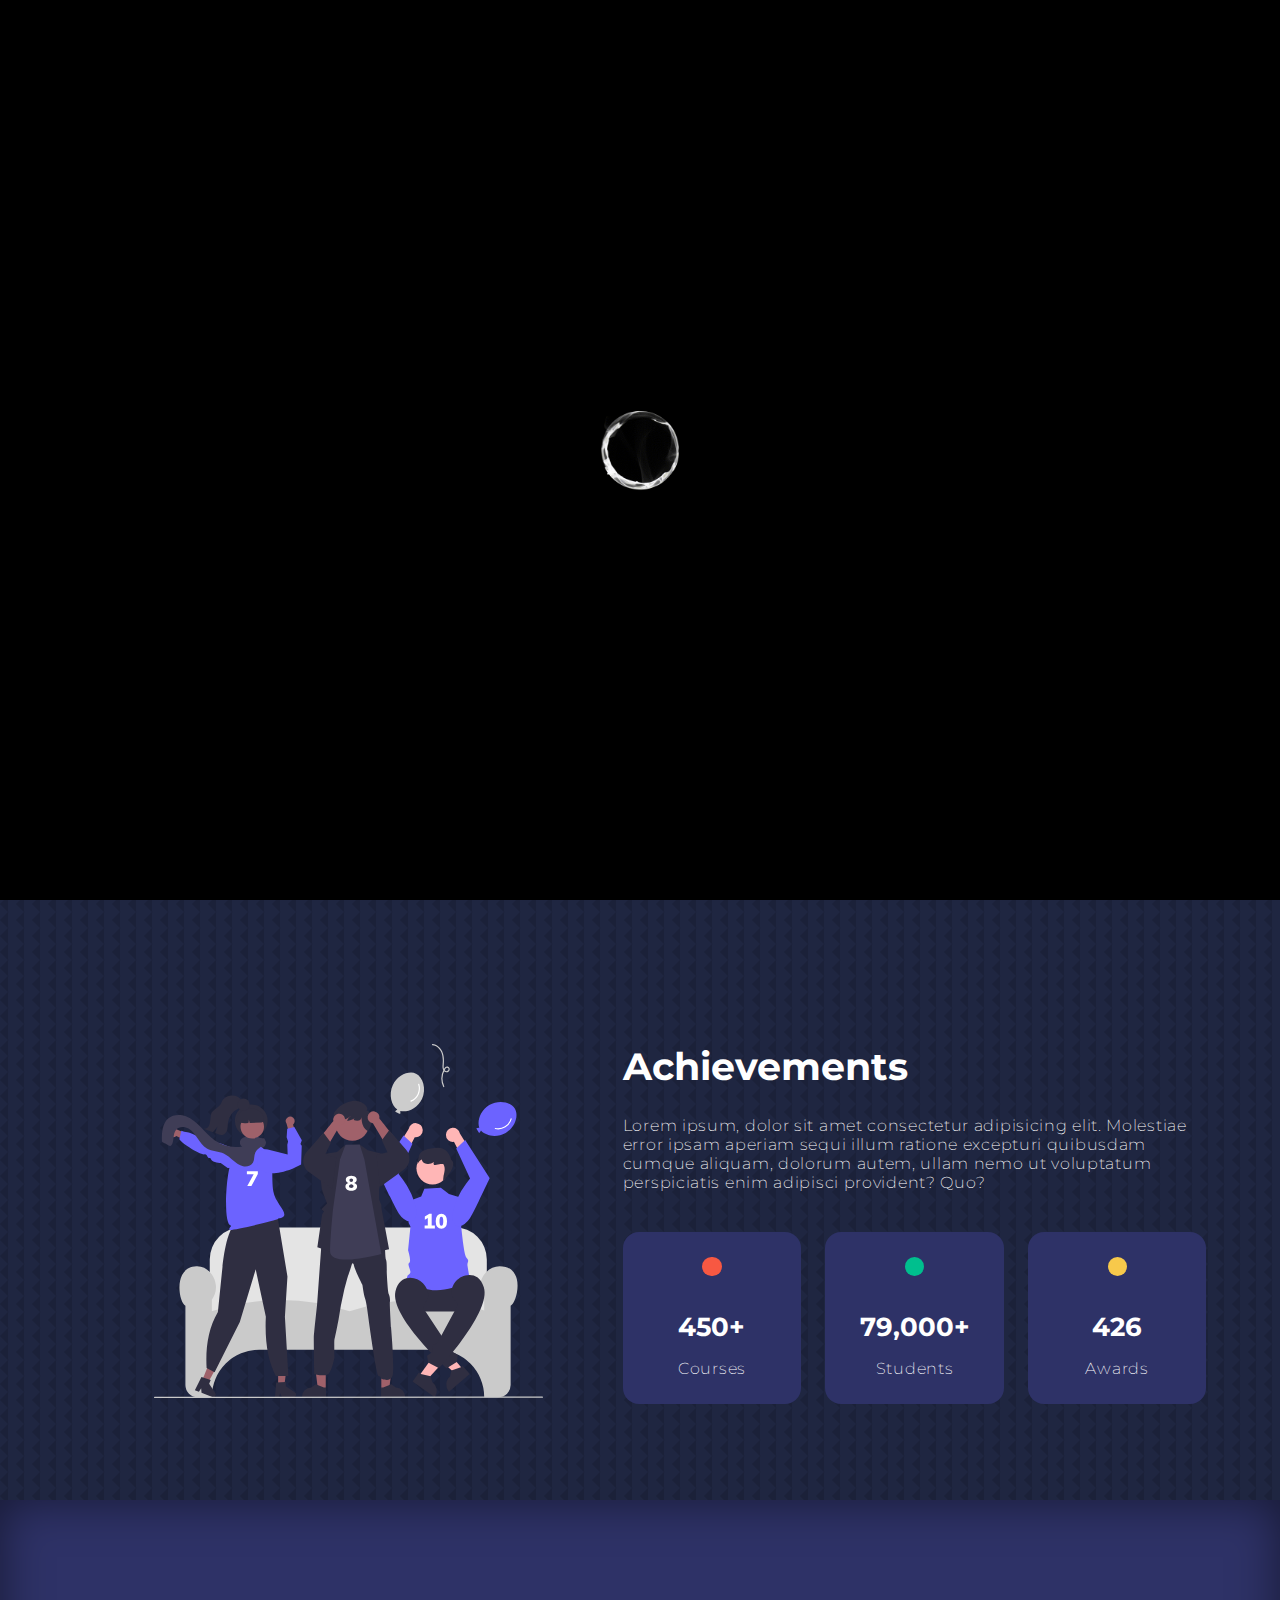
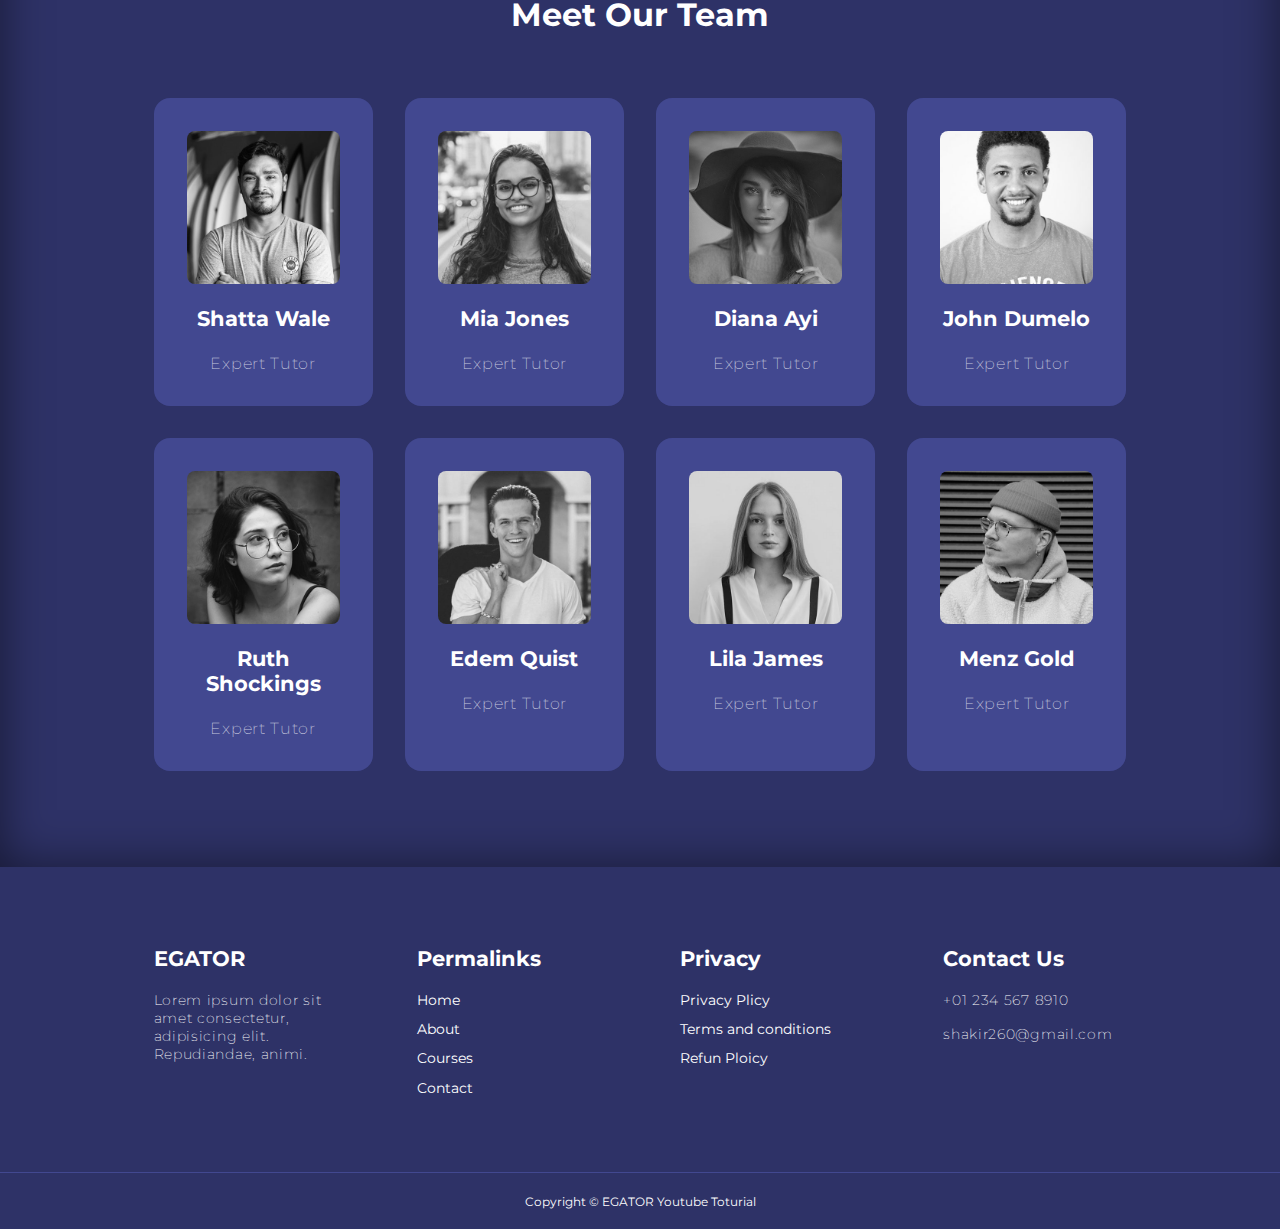
==== about.html @ 1d4aece3 "first commit" ====
<!DOCTYPE html>
<html lang="en">

<head>
  <meta charset="UTF-8">
  <meta name="viewport" content="width=device-width, initial-scale=1.0">
  <title>Responsive Multipage Education Website Using HTML, CSS & JavaScript</title>
  <link rel="stylesheet" href="css/style.css">
  <link rel="stylesheet" href="css/about.css">
  <link rel="stylesheet" href="https://cdnjs.cloudflare.com/ajax/libs/font-awesome/6.6.0/css/all.min.css"
    integrity="sha512-Kc323vGBEqzTmouAECnVceyQqyqdsSiqLQISBL29aUW4U/M7pSPA/gEUZQqv1cwx4OnYxTxve5UMg5GT6L4JJg=="
    crossorigin="anonymous" referrerpolicy="no-referrer" />
</head>

<body>

  <!-- LOADING PAGE -->
  <div class="loading" id="loading">
    <div class="image">
      <img src="./assets/loading.gif" alt="">
    </div>
  </div>
  <!-- END LOADING -->

  <!-- NAVBAR -->
  <nav>
    <div class="container nav__container">
      <a href="index.html">
        <h4>EGATOR</h4>
      </a>
      <ul class="nav__menu">
        <li><a href="index.html">Home</a></li>
        <li><a href="about.html">About</a></li>
        <li><a href="courses.html">Courses</a></li>
        <li><a href="contact.html">Contact</a></li>
      </ul>
      <button id="open-menu-btn"><i class="fa-solid fa-bars"></i></button>
      <button id="close-menu-btn"><i class="fa-solid fa-xmark"></i></button>
    </div>
  </nav>
  <!-- END OF NAVBAR -->

  <!-- ACHIEVEMENTS -->
  <section class="about__achievements">
    <div class="container about__achievements-container">
      <div class="about__achievements-left">
        <img src="./assets/images/about achievements.svg" alt="">
      </div>
      <div class="about__achievements-right">
        <h1>Achievements</h1>
        <p>Lorem ipsum, dolor sit amet consectetur adipisicing elit. Molestiae error ipsam aperiam sequi illum ratione
          excepturi quibusdam cumque aliquam, dolorum autem, ullam nemo ut voluptatum perspiciatis enim adipisci
          provident? Quo?</p>
        <div class="achievements__cards">

          <article class=" achievements__card">
            <span class="achievements__icon"><i class="fa-solid fa-video"></i></span>
            <h3>450+</h3>
            <p>Courses</p>
          </article>

          <article class=" achievements__card">
            <span class="achievements__icon"><i class="fa-solid fa-user-group"></i></span>
            <h3>79,000+</h3>
            <p>Students</p>
          </article>

          <article class=" achievements__card">
            <span class="achievements__icon"><i class="fa-solid fa-trophy"></i></span>
            <h3>426</h3>
            <p>Awards</p>
          </article>

        </div>
      </div>
    </div>
  </section>

  <!-- TEAM -->
  <section class="team">
    <h2>Meet Our Team</h2>
    <div class="container team__container">

      <article class="team__member">
        <div class="team__member-image">
          <img src="./assets/images/tm1.jpg" alt="">
        </div>
        <div class="team__member-info">
          <h4>Shatta Wale</h4>
          <p>Expert Tutor</p>
        </div>
        <div class="team__member-social">
          <a href="https://insagram.com" target="_blank"><i class="fa-brands fa-instagram"></i></a>
          <a href="https://x.com" target="_blank"><i class="fa-brands fa-x-twitter"></i></a>
          <a href="https://linkedin.com" target="_blank"><i class="fa-brands fa-linkedin"></i></a>
        </div>
      </article>

      <article class="team__member">
        <div class="team__member-image">
          <img src="./assets/images/tm2.jpg" alt="">
        </div>
        <div class="team__member-info">
          <h4>Mia Jones</h4>
          <p>Expert Tutor</p>
        </div>
        <div class="team__member-social">
          <a href="https://insagram.com" target="_blank"><i class="fa-brands fa-instagram"></i></a>
          <a href="https://x.com" target="_blank"><i class="fa-brands fa-x-twitter"></i></a>
          <a href="https://linkedin.com" target="_blank"><i class="fa-brands fa-linkedin"></i></a>
        </div>
      </article>

      <article class="team__member">
        <div class="team__member-image">
          <img src="./assets/images/tm3.jpg" alt="">
        </div>
        <div class="team__member-info">
          <h4>Diana Ayi</h4>
          <p>Expert Tutor</p>
        </div>
        <div class="team__member-social">
          <a href="https://insagram.com" target="_blank"><i class="fa-brands fa-instagram"></i></a>
          <a href="https://x.com" target="_blank"><i class="fa-brands fa-x-twitter"></i></a>
          <a href="https://linkedin.com" target="_blank"><i class="fa-brands fa-linkedin"></i></a>
        </div>
      </article>


      <article class="team__member">
        <div class="team__member-image">
          <img src="./assets/images/tm4.jpg" alt="">
        </div>
        <div class="team__member-info">
          <h4>John Dumelo</h4>
          <p>Expert Tutor</p>
        </div>
        <div class="team__member-social">
          <a href="https://insagram.com" target="_blank"><i class="fa-brands fa-instagram"></i></a>
          <a href="https://x.com" target="_blank"><i class="fa-brands fa-x-twitter"></i></a>
          <a href="https://linkedin.com" target="_blank"><i class="fa-brands fa-linkedin"></i></a>
        </div>
      </article>


      <article class="team__member">
        <div class="team__member-image">
          <img src="./assets/images/tm5.jpg" alt="">
        </div>
        <div class="team__member-info">
          <h4>Ruth Shockings</h4>
          <p>Expert Tutor</p>
        </div>
        <div class="team__member-social">
          <a href="https://insagram.com" target="_blank"><i class="fa-brands fa-instagram"></i></a>
          <a href="https://x.com" target="_blank"><i class="fa-brands fa-x-twitter"></i></a>
          <a href="https://linkedin.com" target="_blank"><i class="fa-brands fa-linkedin"></i></a>
        </div>
      </article>


      <article class="team__member">
        <div class="team__member-image">
          <img src="./assets/images/tm6.jpg" alt="">
        </div>
        <div class="team__member-info">
          <h4>Edem Quist</h4>
          <p>Expert Tutor</p>
        </div>
        <div class="team__member-social">
          <a href="https://insagram.com" target="_blank"><i class="fa-brands fa-instagram"></i></a>
          <a href="https://x.com" target="_blank"><i class="fa-brands fa-x-twitter"></i></a>
          <a href="https://linkedin.com" target="_blank"><i class="fa-brands fa-linkedin"></i></a>
        </div>
      </article>


      <article class="team__member">
        <div class="team__member-image">
          <img src="./assets/images/tm7.jpg" alt="">
        </div>
        <div class="team__member-info">
          <h4>Lila James</h4>
          <p>Expert Tutor</p>
        </div>
        <div class="team__member-social">
          <a href="https://insagram.com" target="_blank"><i class="fa-brands fa-instagram"></i></a>
          <a href="https://x.com" target="_blank"><i class="fa-brands fa-x-twitter"></i></a>
          <a href="https://linkedin.com" target="_blank"><i class="fa-brands fa-linkedin"></i></a>
        </div>
      </article>


      <article class="team__member">
        <div class="team__member-image">
          <img src="./assets/images/tm8.jpg" alt="">
        </div>
        <div class="team__member-info">
          <h4>Menz Gold</h4>
          <p>Expert Tutor</p>
        </div>
        <div class="team__member-social">
          <a href="https://insagram.com" target="_blank"><i class="fa-brands fa-instagram"></i></a>
          <a href="https://x.com" target="_blank"><i class="fa-brands fa-x-twitter"></i></a>
          <a href="https://linkedin.com" target="_blank"><i class="fa-brands fa-linkedin"></i></a>
        </div>
      </article>

    </div>
  </section>
  <!-- END OF TEAM -->

  <!-- FOOTER -->
  <footer class="footer">
    <div class="container footer__container">

      <div class="footer__1">
        <a href="index.html" class="footer__logo">
          <h4>EGATOR</h4>
        </a>
        <p>Lorem ipsum dolor sit amet consectetur, adipisicing elit. Repudiandae, animi.</p>
      </div>

      <div class="footer__2">
        <h4>Permalinks</h4>
        <ul class="permalinks">
          <li><a href="index.html">Home</a></li>
          <li><a href="about.html">About</a></li>
          <li><a href="courses.html">Courses</a></li>
          <li><a href="contact.html">Contact</a></li>
        </ul>
      </div>

      <div class="footer__3">
        <h4>Privacy</h4>
        <ul class="privacy">
          <li><a href="#">Privacy Plicy</a></li>
          <li><a href="#">Terms and conditions</a></li>
          <li><a href="#">Refun Ploicy</a></li>
        </ul>
      </div>

      <div class="footer__4">
        <h4>Contact Us</h4>
        <div>
          <p>+01 234 567 8910</p>
          <p>shakir260@gmail.com</p>
        </div>
        <ul class="footer__socials">
          <li><a href="#"><i class="fa-brands fa-facebook"></i></a></li>
          <li><a href="#"><i class="fa-brands fa-instagram"></i></a></li>
          <li><a href="#"><i class="fa-brands fa-x-twitter"></i></a></li>
          <li><a href="#"><i class="fa-brands fa-linkedin"></i></a></li>
        </ul>
      </div>
    </div>
    <div class="footer__copyright">
      <small>Copyright &copy; EGATOR Youtube Toturial</small>
    </div>
  </footer>
  <!--  ================= END OF FOOTER =================  -->

  <script src="main.js"></script>
</body>

</html>
---- css/style.css ----
@import url('https://fonts.googleapis.com/css2?family=Montserrat:ital,wght@0,100..900;1,100..900&display=swap');

* {
  margin: 0;
  padding: 0;
  border: 0;
  outline: 0;
  box-sizing: border-box;
  text-decoration: none;
  list-style: none;
}

:root {
  --color-primary: #6c63ff;
  --color-success: #00bf8e;
  --color-warning: #f7c94b;
  --color-danger: #f75842;
  --color-danger-variant: rgba(247, 88, 66, 0.4);
  --color-white: #fff;
  --color-light: rgba(255, 255, 255, 0.7);
  --color-black: #000;
  --color-bg: #1f2641;
  --color-bg1: #2e3267;
  --color-bg2: #424890;

  --container-width-lg: 76%;
  --container-width-md: 90%;
  --container-width-sm: 94%;

  --tranistion: all 400ms ease;
}

body {
  font-family: "Montserrat", system-ui;
  color: var(--color-white);
  background: var(--color-bg);
  background-image: url(../assets/images/bg-texture.png);
}


.container {
  width: var(--container-width-lg);
  margin: 0 auto;
}

section {
  padding: 6rem 0;
}

section h2 {
  text-align: center;
  margin-bottom: 4rem;
}

h1,
h2,
h3,
h4,
h5 {
  line-height: 1.2;
}

h1 {
  font-size: 2.4rem;
}

h2 {
  font-size: 2rem;
}

h3 {
  font-size: 1.6rem;
}

h4 {
  font-size: 1.3rem;
}

p {
  letter-spacing: .7px;
  font-weight: 200;
}

a {
  color: var(--color-white);
}

img {
  width: 100%;
  display: block;
  object-fit: cover;
}

.btn {
  display: inline-block;
  background: var(--color-white);
  color: var(--color-black);
  padding: 1rem 2rem;
  border: 1px solid transparent;
  font-weight: 500;
  transition: var(--tranistion);
}

.btn:hover {
  background: transparent;
  color: var(--color-white);
  border-color: var(--color-white);
}

.btn-primary {
  background: var(--color-danger);
  color: var(--color-white);
}

/* ================= NAVBAR ================= */

nav {
  /* background: red; */
  width: 100vw;
  height: 5rem;
  position: fixed;
  top: 0;
  z-index: 11;
  transition: var(--tranistion);
}

/* change navbar style on scoll using javascript */
.window-scroll {
  background: var(--color-primary);
  box-shadow: 0 1rem 2rem rgba(0, 0, 0, .3);
}

.nav__container {
  height: 100%;
  display: flex;
  justify-content: space-between;
  align-items: center;
}

nav button {
  display: none;
}

.nav__menu {
  display: flex;
  align-items: center;
  gap: 4rem;
}

.nav__menu a {
  font-size: 0.9rem;
  transition: var(--tranistion);
}

.nav__menu a:hover {
  color: var(--color-bg2);
}

/* ================= HEADER ================= */

header {
  position: relative;
  top: 5rem;
  overflow: hidden;
  height: 70vh;
  margin-bottom: 5rem;
}

.header__container {
  display: grid;
  grid-template-columns: 1fr 1fr;
  align-items: center;
  gap: 5rem;
  height: 100%;
}

.header__container .header__left p {
  margin: 1rem 0 2.4rem;
  letter-spacing: .7px;
}

/* ================= END OF HEADER ================= */

/* ================= CATEGORIES ================= */

.categories {
  background: var(--color-bg1);
  height: 32rem;
}

.categories h1 {
  line-height: 1;
  margin-bottom: 3rem;
}

.categories__container {
  display: grid;
  grid-template-columns: 40% 60%;
}

.categories__left {
  margin-right: 4rem;
}

.categories__left p {
  margin: 1rem 0 3rem;
}

.categories__right {
  display: grid;
  grid-template-columns: repeat(3, 1fr);
  gap: 1.2rem;
}

.category {
  background: var(--color-bg2);
  padding: 2rem;
  border-radius: 2rem;
  transition: var(--tranistion);
}

.category:hover {
  box-shadow: 0 3rem 3rem rgba(0, 0, 0, .3);
  z-index: 1;
}

.category:nth-child(2) .category__icon {
  background: var(--color-danger);
}

.category:nth-child(3) .category__icon {
  background: var(--color-success);
}

.category:nth-child(4) .category__icon {
  background: var(--color-warning);
}

.category:nth-child(5) .category__icon {
  background: var(--color-success);
}

.category__icon {
  background: var(--color-primary);
  padding: 0.7rem;
  border-radius: 0.9rem;
}

.category h5 {
  margin: 2rem 0 1rem;
}

.category p {
  font-size: .85rem;
}

/* ================= END OF CATEGORIES ================= */

/* ================= COURSES ================= */

.courses {
  margin-top: 10rem;
}

.courses__container {
  display: grid;
  grid-template-columns: repeat(3, 1fr);
  gap: 2rem;
}

.course {
  background: var(--color-bg1);
  text-align: center;
  border: 1px solid transparent;
  transition: var(--tranistion);
}

.course:hover {
  background: transparent;
  border-color: var(--color-primary);
}

.course__info {
  padding: 2rem;
}

.course__info p {
  margin: 1.2rem 0 2rem;
  font-size: 0.9rem;
}

/* ================= END OF COURSES ================= */

/* ================= FAQS ================= */

.faqs {
  background: var(--color-bg1);
  box-shadow: inset 0 0 3rem rgba(0, 0, 0, .5);
}

.faqs__container {
  display: grid;
  grid-template-columns: 1fr 1fr;
  gap: 1rem;
}

.faq {
  padding: 2rem;
  display: flex;
  align-items: center;
  gap: 1.4rem;
  height: fit-content;
  background: var(--color-primary);
  cursor: pointer;
  transition: var(--tranistion);
}

.faq h4 {
  font-size: 1rem;
  line-height: 2.2;
}

.faq__icon {
  align-self: flex-start;
  padding-top: .3rem;
  /*from me*/
  font-size: 1.2rem;
}

.faq p {
  margin-top: 0.8rem;
  display: none;
}

.faq.open p {
  display: block;
}

/* ================= END OF FAQS ================= */

/* ================= TESTIMONIALS ================= */

.testimonials__container {
  overflow-x: hidden;
  position: relative;
  margin-bottom: 5rem;
}

.testimonial {
  margin-top: 2rem;
}

.avatar {
  width: 6rem;
  height: 6rem;
  border-radius: 50%;
  overflow: hidden;
  margin: 0 auto 1rem;
  border: 1rem solid var(--color-bg1);
}

.testimonial__info {
  text-align: center;
}

.testimonial__body {
  background: var(--color-primary);
  padding: 2rem;
  margin-top: 3rem;
  position: relative;
}

.testimonial__body::before {
  position: absolute;
  display: block;
  content: "";
  left: calc(50% - 1.5rem);
  top: -1.5rem;
  transform: rotate(45deg);
  width: 3rem;
  height: 3rem;
  background: linear-gradient(135deg, transparent, var(--color-primary), var(--color-primary));
}


/* ================= END OF TESTIMONIALS ================= */

/* ================= FOOTER ================= */

footer {
  background: var(--color-bg1);
  padding-top: 5rem;
  font-size: .9rem;
}

.footer__container {
  display: grid;
  grid-template-columns: repeat(4, 1fr);
  gap: 5rem;
}

.footer__container>div h4 {
  margin-bottom: 1.2rem;
}

.footer__1 p {
  margin: 0 0 2rem;
}

.footer__4 p {
  margin: 0 0 1rem;
}

footer ul li {
  margin-bottom: .7rem;
}

footer ul li a:hover {
  text-decoration: underline;
}

.footer__socials {
  display: flex;
  gap: 1rem;
  font-size: 1.2rem;
  margin-top: 2rem;
}

.footer__copyright {
  text-align: center;
  margin-top: 4rem;
  padding: 1.2rem 0;
  border-top: 1px solid var(--color-bg2);
}

/* ================= END OF FOOTER ================= */


/* MEDIA QYARIES */

/* TABLETS */
@media screen and (max-width:1024px) {

  .container {
    width: var(--container-width-md);
  }

  h1 {
    font-size: 2.2rem;
  }

  h2 {
    font-size: 1.7rem;
  }

  h3 {
    font-size: 1.4rem;
  }

  h4 {
    font-size: 1.2rem;
  }

  /* nav bar */

  nav button {
    display: inline-block;
    background: transparent;
    font-size: 1.8rem;
    color: var(--color-white);
    cursor: pointer;
  }

  nav button#close-menu-btn {
    display: none;
  }

  .nav__menu {
    position: fixed;
    top: 5rem;
    right: 5%;
    height: fit-content;
    width: 18rem;
    flex-direction: column;
    gap: 0;
    display: none;
  }

  .nav__menu li {
    width: 80%;
    height: 3.4rem;
    animation: animateNavItems 400ms linear forwards;
    transform-origin: top right;
    opacity: 0;
    backdrop-filter: blur(20px);
  }

  .nav__menu li:nth-child(2) {
    animation-delay: 200ms;
  }

  .nav__menu li:nth-child(3) {
    animation-delay: 400ms;
  }

  .nav__menu li:nth-child(4) {
    animation-delay: 600ms;
  }

  @keyframes animateNavItems {
    0% {
      transform: rotateZ(-90deg) rotateX(90deg) scale(.1);
    }

    100% {
      transform: rotateZ(0) rotateX(0deg) scale(1);
      opacity: 1;
    }
  }

  .nav__menu li a {
    background: rgba(0, 0, 0, .6);
    box-shadow: -4rem6rem 10 rem rgba(0, 0, 0, .6);
    width: 100%;
    height: 100%;
    display: grid;
    place-items: center;
    border-bottom: 1px solid var(--color-bg);
  }

  .nav__menu li a:hover {
    background: var(--color-bg2);
    color: var(--color-white);
  }

  /* HEADER */

  header {
    height: 52vh;
    margin-bottom: 4rem;
  }

  .header__container {
    gap: 0;
    padding-bottom: 3rem;
  }

  /* CATEGOEY */

  .categories {
    height: auto;
  }

  .categories__container {
    grid-template-columns: 1fr;
    gap: 3rem;
  }

  .categories__left {
    margin-right: 0;
  }

  /* COURSES */

  .courses {
    margin-top: 0;
  }

  .courses__container {
    grid-template-columns: 1fr 1fr;
  }

  /* FAQS */

  .faqs__container {
    grid-template-columns: 1fr;
  }

  .faq {
    padding: 1.5rem;
  }

  /* FOOTER */

  .footer__container {
    grid-template-columns: 1fr 1fr;
  }
}

/* MOBILE */

@media screen and (max-widtH:600px) {
  .container {
    width: var(--container-width-sm);
  }

  /* NAVBAR */
  .nav__menu {
    right: 3%;
  }

  /* HEADER */
  header {
    height: 100vh;
  }

  .header__container {
    grid-template-columns: 1fr;
    text-align: center;
    margin-top: -2rem;
  }

  .header__left p {
    margin-bottom: 1.3rem;
  }

  /* CATEGORIES */
  .categories__right {
    grid-template-columns: 1fr 1fr;
    gap: 0.7rem;
  }

  .category {
    padding: 1rem;
    border-radius: 1rem;
  }

  .category__icon {
    margin-top: 4px;
    display: inline-block;
  }

  /* COURSES */

  .courses__container {
    grid-template-columns: 1fr;
  }

  /* TESTOMNILAS */
  .testimonial__body {
    padding: 1.2rem;
  }

  .footer__container {
    grid-template-columns: 1fr;
    text-align: center;
    gap: 2rem;
  }

  .footer__1 p {
    margin: 1rem auto;
  }

  .footer__socials {
    justify-content: center;
  }
}


#loading {
  width: 100%;
  height: 100vh;
  position: relative;
  z-index: 100;
  display: block;
  background: black;
  transition: var(--tranistion);
  overflow: hidden;

  .image {
    top: 50%;
    left: 50%;
    transform: translate(-50%, -50%);
    position: absolute;
  }

  img {
    width: 150px;
  }
}
---- css/about.css ----
/* ================= END OF ACHIEVEMENT ================= */

.about__achievements {
  margin-top: 3rem;
}

.about__achievements-container {
  display: grid;
  grid-template-columns: 40% 60%;
  gap: 5rem;
}

.about__achievements-right>p {
  margin: 1.6rem 0 2.5rem;
  font-weight: 200;
}

.achievements__cards {
  display: grid;
  grid-template-columns: 1fr 1fr 1fr;
  gap: 1.5rem;
}

.achievements__card {
  background: var(--color-bg1);
  padding: 1.6rem;
  border-radius: 1rem;
  text-align: center;
  transition: var(--tranistion);
}

.achievements__card:hover {
  background: var(--color-bg2);
  box-shadow: 0 3rem 3rem rgba(0, 0, 0, 0.3);
}

.achievements__icon {
  background: var(--color-danger);
  padding: 0.6rem;
  border-radius: 1rem;
  display: inline-block;
  margin-bottom: 2rem;
  font-size: 2rem;
}

.achievements__card:nth-child(2) .achievements__icon {
  background: var(--color-success);
}

.achievements__card:nth-child(3) .achievements__icon {
  background: var(--color-warning);
}

.achievements__card p {
  margin-top: 1rem;
}

/* ================= END OF ACHIEVEMENT ================= */
/* ================= TEAM ================= */

.team {
  background: var(--color-bg1);
  box-shadow: inset 0 0 3rem rgba(0, 0, 0, 0.5);
}

.team__container {
  display: grid;
  grid-template-columns: repeat(4, 1fr);
  gap: 2rem;
}

.team__member {
  background: var(--color-bg2);
  padding: 2rem;
  border: 1px solid transparent;
  border-radius: 1rem;
  transition: var(--tranistion);
  position: relative;
  overflow: hidden;
}

.team__member:hover {
  background: transparent;
  border-color: var(--color-primary);
}

.team__member-image {
  border-radius: .5rem;
  overflow: hidden;
}

.team__member-image img {
  filter: saturate(0);
  transition: var(--tranistion);
}

.team__member:hover img {
  filter: saturate(1);
}

.team__member-info * {
  text-align: center;
  margin-top: 1.4rem;
}

.team__member-info p {
  color: var(--color-light);
}

.team__member-social {
  position: absolute;
  transform: translateY(-50%);
  top: 50%;
  right: -100%;
  display: flex;
  flex-direction: column;
  background: var(--color-primary);
  border-radius: 1rem 0 0 1rem;
  overflow: hidden;
  box-shadow: -2rem 0 2rem rgba(0, 0, 0, 0.3);
  transition: var(--tranistion);
}

.team__member:hover .team__member-social {
  right: 0;
}

.team__member-social a {
  padding: 1rem;
  transition: var(--tranistion);
}

.team__member-social a:hover {
  background: var(--color-success);
}

/* ================= END OF TEAM ================= */

/* MEDIA QUARIES */


/* TABLET */
@media screen and (max-width: 1024px) {
  .about__achievements {
    margin-top: 2rem;
  }

  .about__achievements-container {
    grid-template-columns: 1fr;
    gap: 4rem;
  }

  .about__achievements-left {
    width: 80%;
    margin: 0 auto;
  }

  .team__container {
    grid-template-columns: repeat(3, 1fr);
    gap: 1.5;
  }

  .team__member {
    padding: 1rem;
  }
}

/* MOBLIE */

@media screen and (max-width: 600px) {

  .achievements__cards {
    grid-template-columns: 1fr 1fr;
    gap: 0.7rem;
  }

  .team__container {
    grid-template-columns: 1fr 1fr;
    gap: 0.7rem;
  }

  .team__member {
    padding: 0;
  }

  .team__member p {
    margin-bottom: 1.5rem;
  }

}
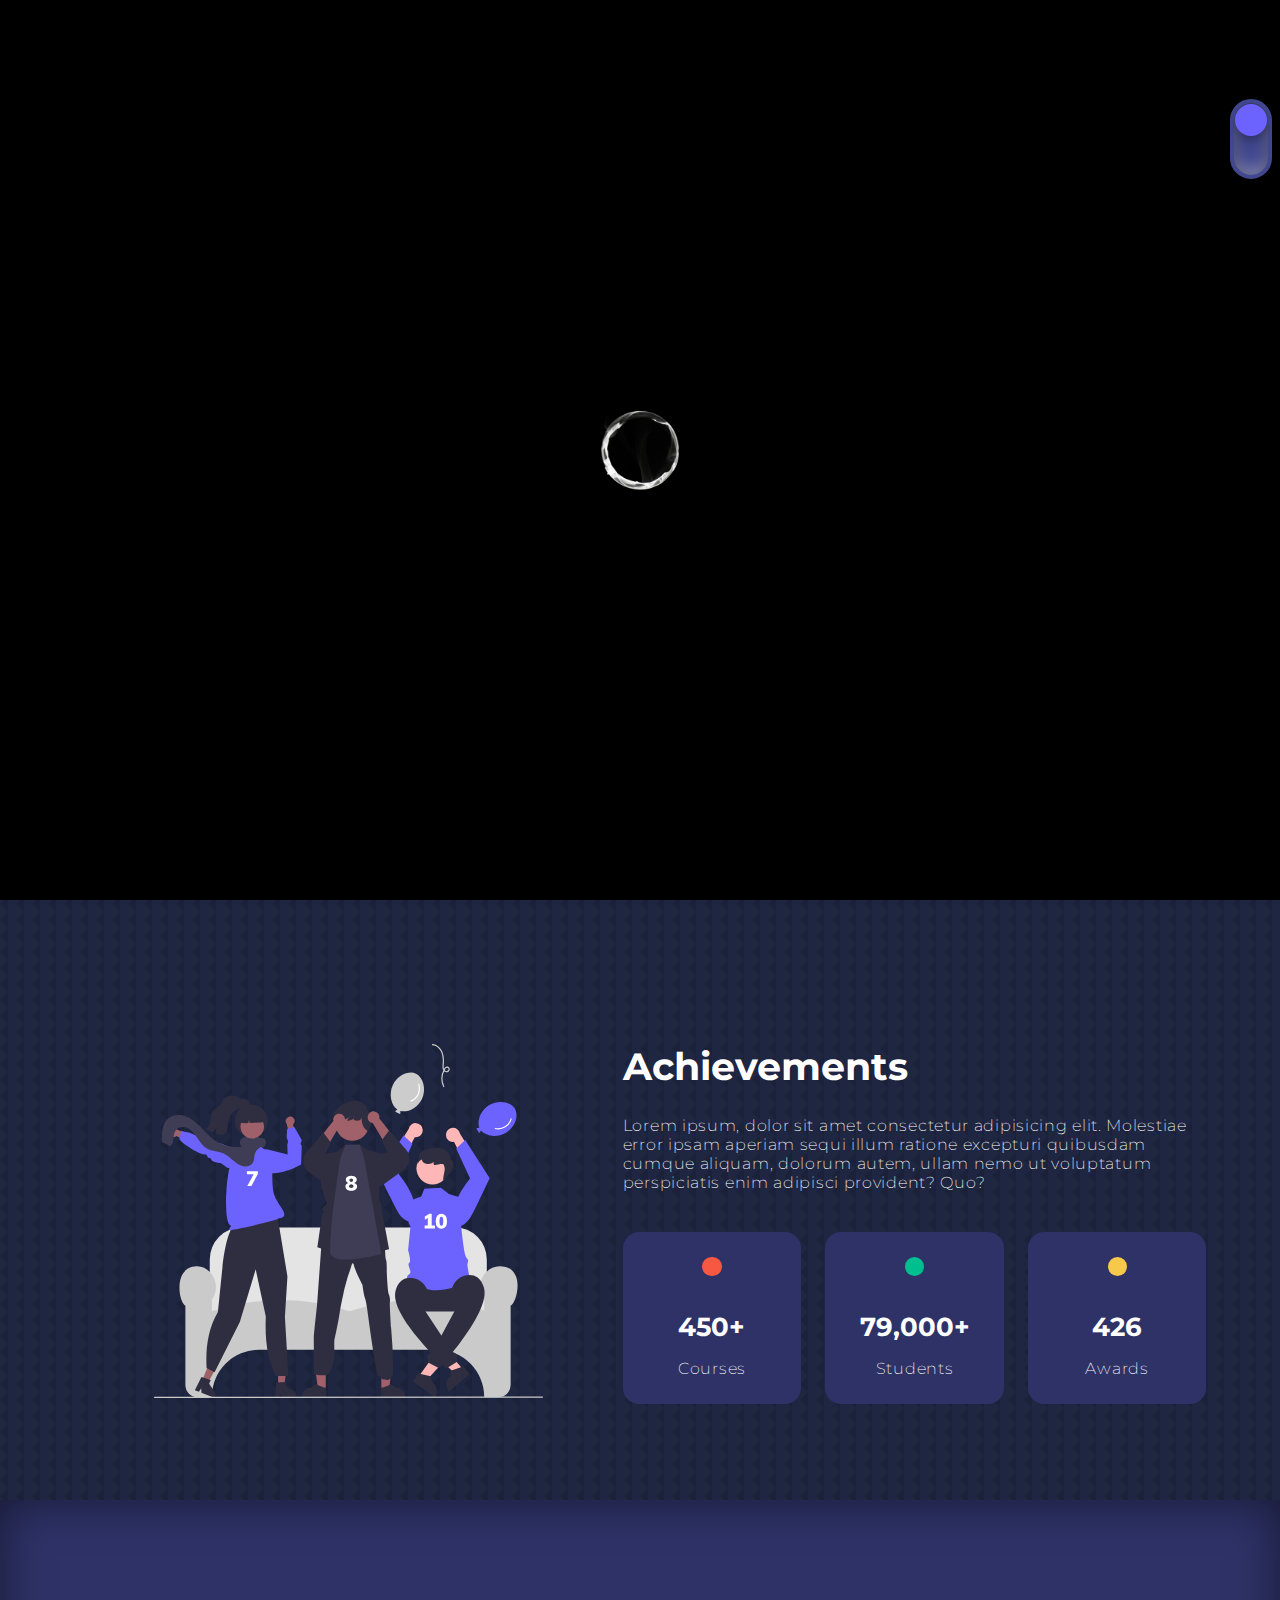
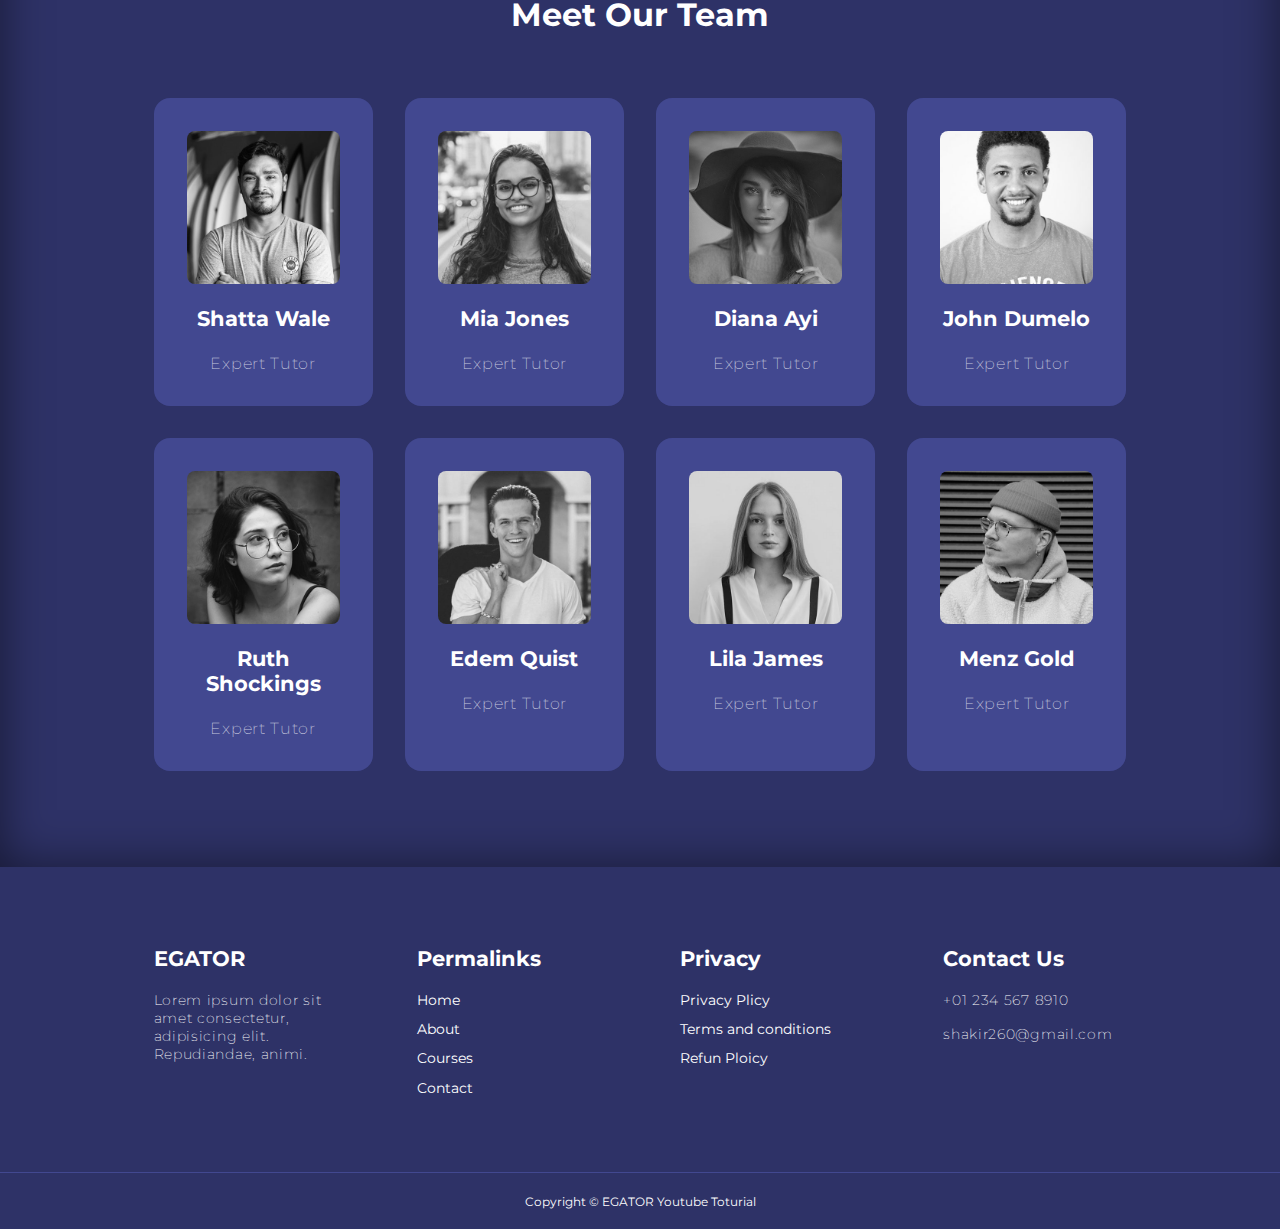
==== commit 4158a7be: "Adding Dark Theme" ====
--- a/about.html
+++ b/about.html
@@ -21,7 +21,12 @@
     </div>
   </div>
   <!-- END LOADING -->
-
+  <!-- theme from me -->
+  <div class="theme__container">
+    <input type="checkbox" id="darkmode-toggle">
+    <label for="darkmode-toggle"></label>
+  </div>
+  <!-- end theme -->
   <!-- NAVBAR -->
   <nav>
     <div class="container nav__container">
--- a/css/style.css
+++ b/css/style.css
@@ -35,6 +35,14 @@
   color: var(--color-white);
   background: var(--color-bg);
   background-image: url(../assets/images/bg-texture.png);
+  transition: var(--tranistion);
+}
+
+body.dark__theme {
+  --color-primary: #121212;
+  --color-bg: #282828;
+  --color-bg1: #3f3f3f;
+  --color-bg2: #575757;
 }
 
 
@@ -677,4 +685,52 @@
   img {
     width: 150px;
   }
+}
+
+.theme__container {
+  position: fixed;
+  z-index: 120;
+  top: 5rem;
+  right: .5rem;
+}
+
+.theme__container label {
+  width: 2.6rem;
+  height: 5rem;
+  position: relative;
+  display: block;
+  background: var(--color-bg2);
+  border-radius: 200px;
+  box-shadow: inset 0px 5px 15px rgba(0, 0, 0, .5), inset 0px -5px 15px rgba(255, 255, 255, 0.4);
+  cursor: pointer;
+  transition: var(--tranistion);
+  border: 4px solid var(--color-bg2);
+}
+
+.theme__container label::after {
+  content: "";
+  width: 2rem;
+  height: 2rem;
+  position: absolute;
+  top: .05rem;
+  left: .06rem;
+  background-color: var(--color-primary);
+  border-radius: 180px;
+  box-shadow: 0px 5px 10px rgba(0, 0, 0, .3);
+  cursor: pointer;
+  transition: var(--tranistion);
+}
+
+.theme__container input {
+  width: 0;
+  height: 0;
+  visibility: hidden;
+}
+
+.theme__container input:checked+label::after {
+  top: 2.45rem;
+}
+
+.theme__container label:active::after {
+  height: 3rem;
 }